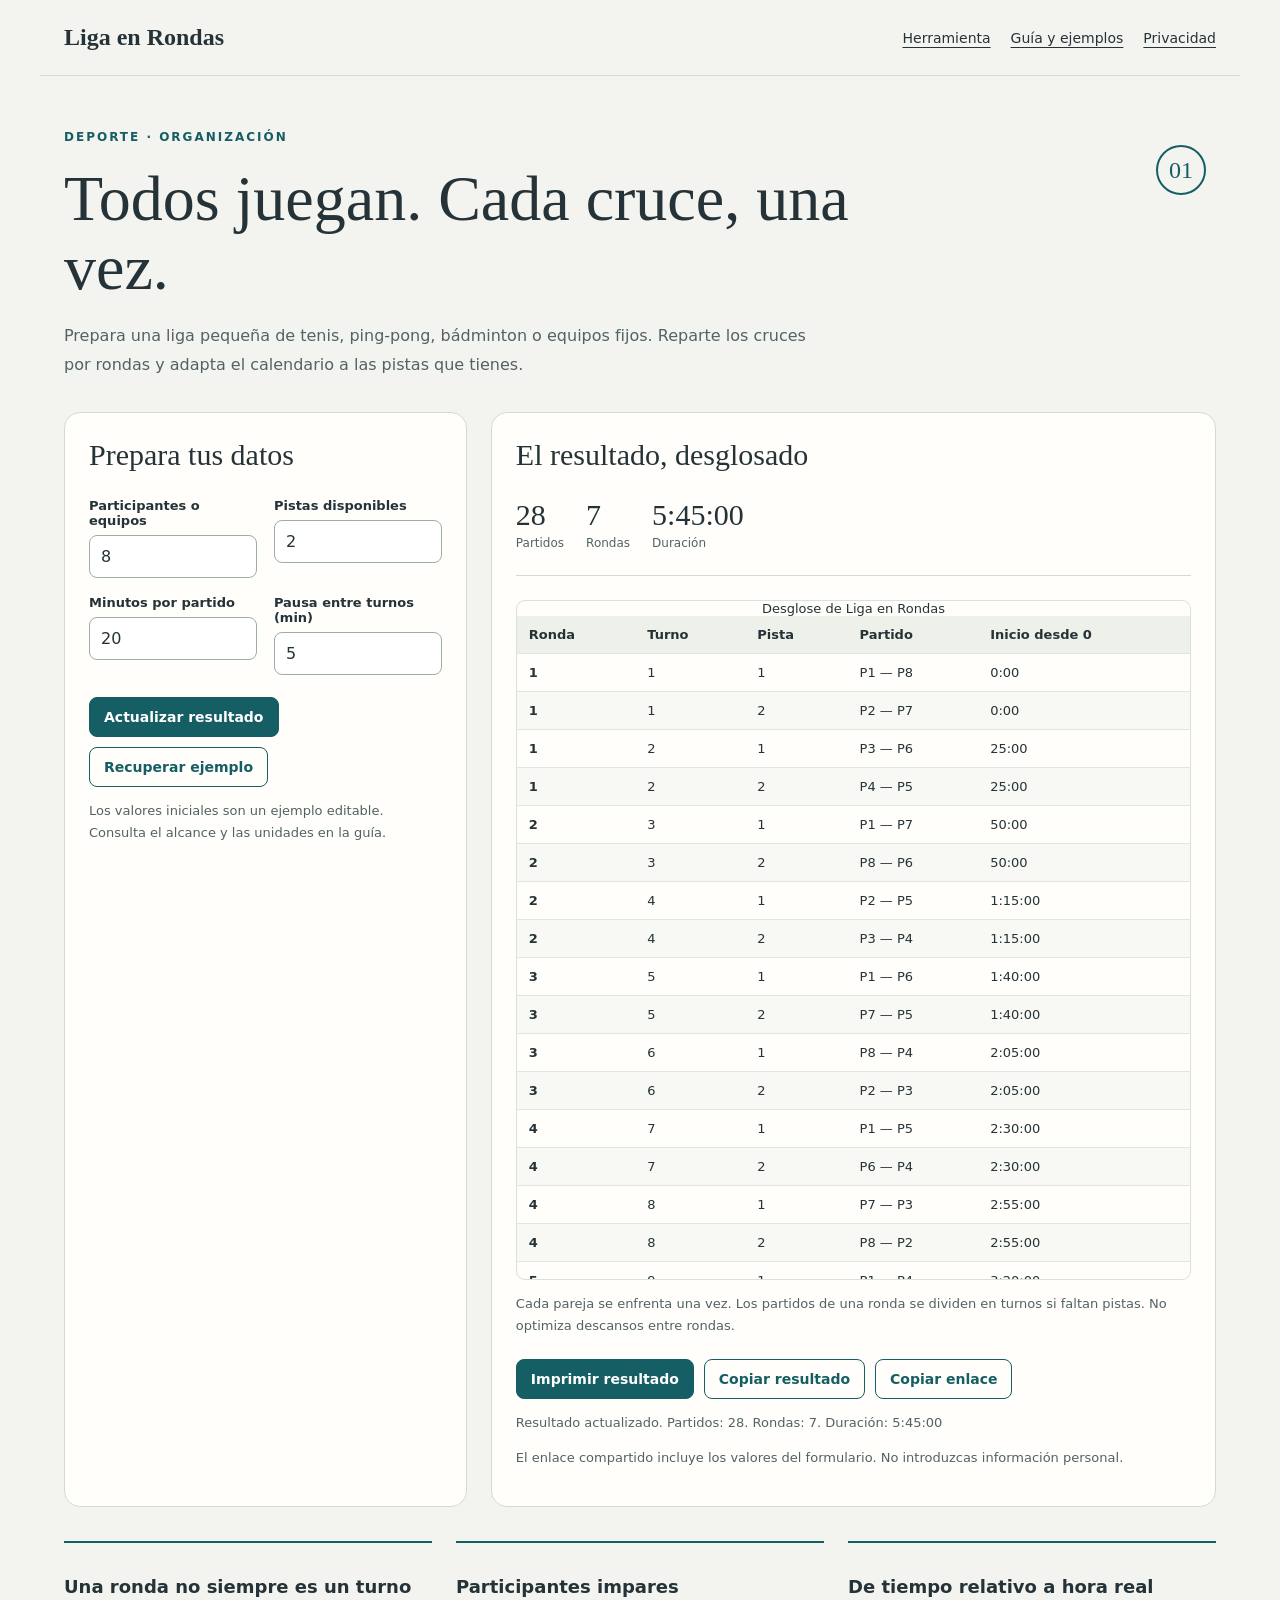
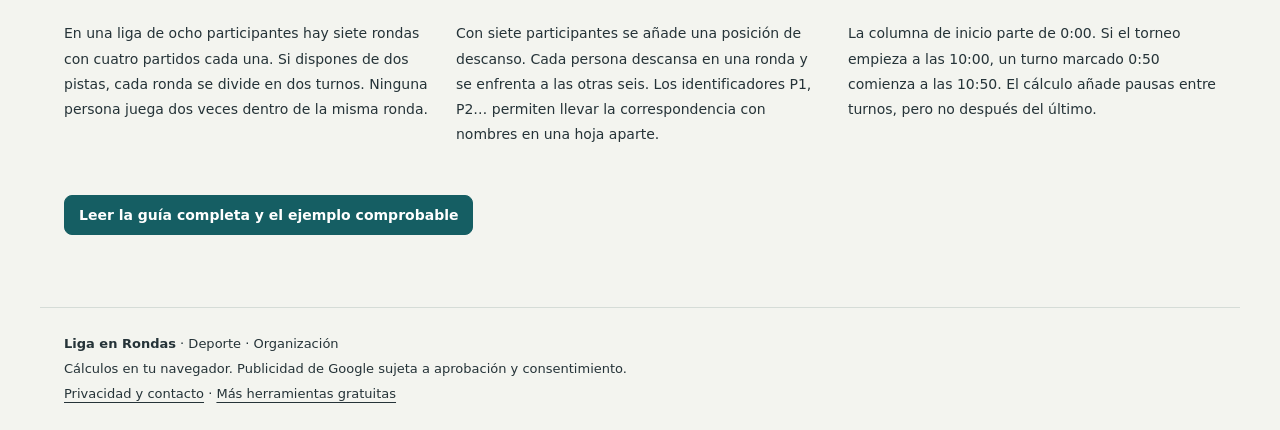
==== index.html @ bf125c92 "Publicar Liga en Rondas completa" ====
<!doctype html><html lang="es"><head><meta charset="utf-8"><meta name="viewport" content="width=device-width,initial-scale=1"><meta name="theme-color" content="#155e63"><title>Generador de liga todos contra todos con varias pistas | Liga en Rondas</title><meta name="description" content="Organiza partidos individuales o equipos fijos: cruces sin repetir, descansos por ronda y horarios relativos para varias pistas. Gratis y sin registro."><link rel="canonical" href="https://ilga25.github.io/liga-en-rondas/"><link rel="icon" href="favicon.svg" type="image/svg+xml"><link rel="stylesheet" href="style.css"><style>:root{--accent:#155e63}</style><script async src="https://pagead2.googlesyndication.com/pagead/js/adsbygoogle.js?client=ca-pub-2632653491273997" crossorigin="anonymous"></script><script src="privacy-options.js" defer></script><script src="math.js" defer></script><script src="app.js" defer></script><script id="tool-config" type="application/json">{"slug": "liga-en-rondas", "name": "Liga en Rondas", "kind": "league", "category": "Deporte · Organización", "color": "#155e63", "title": "Generador de liga todos contra todos con varias pistas", "description": "Organiza partidos individuales o equipos fijos: cruces sin repetir, descansos por ronda y horarios relativos para varias pistas. Gratis y sin registro.", "hero": "Todos juegan. Cada cruce, una vez.", "intro": "Prepara una liga pequeña de tenis, ping-pong, bádminton o equipos fijos. Reparte los cruces por rondas y adapta el calendario a las pistas que tienes.", "fields": [["players", "Participantes o equipos", 8, 2, 24, 1], ["courts", "Pistas disponibles", 2, 1, 12, 1], ["minutes", "Minutos por partido", 20, 1, 240, 1], ["break", "Pausa entre turnos (min)", 5, 0, 60, 1]], "guide": [["Una ronda no siempre es un turno", "En una liga de ocho participantes hay siete rondas con cuatro partidos cada una. Si dispones de dos pistas, cada ronda se divide en dos turnos. Ninguna persona juega dos veces dentro de la misma ronda."], ["Participantes impares", "Con siete participantes se añade una posición de descanso. Cada persona descansa en una ronda y se enfrenta a las otras seis. Los identificadores P1, P2… permiten llevar la correspondencia con nombres en una hoja aparte."], ["De tiempo relativo a hora real", "La columna de inicio parte de 0:00. Si el torneo empieza a las 10:00, un turno marcado 0:50 comienza a las 10:50. El cálculo añade pausas entre turnos, pero no después del último."], ["Alcance del calendario", "La herramienta genera todos contra todos a una vuelta, con duelos de dos participantes o dos equipos fijos. No rota parejas de dobles, asigna cabezas de serie ni garantiza descansos óptimos entre rondas. El orden es determinista, sin sorteo."], ["Ejemplo comprobable", "Ocho participantes generan 28 partidos. En dos pistas, con partidos de veinte minutos y pausas de cinco, hacen falta catorce turnos: 280 minutos de juego y 65 de pausas, un total de 5:45:00."]]}</script><script type="application/ld+json">{"@context": "https://schema.org", "@type": "WebApplication", "name": "Liga en Rondas", "url": "https://ilga25.github.io/liga-en-rondas/", "description": "Organiza partidos individuales o equipos fijos: cruces sin repetir, descansos por ronda y horarios relativos para varias pistas. Gratis y sin registro.", "inLanguage": "es", "operatingSystem": "Any", "applicationCategory": "UtilitiesApplication", "offers": {"@type": "Offer", "price": "0", "priceCurrency": "EUR"}}</script></head><body><a href="#main" class="skip">Saltar al contenido</a><header><a href="./">Liga en Rondas</a><nav aria-label="Principal"><a href="./">Herramienta</a><a href="guia.html">Guía y ejemplos</a><a href="privacidad.html">Privacidad</a></nav></header><main id="main"><section class="hero"><div class="badge" aria-hidden="true">01</div><p class="eyebrow">Deporte · Organización</p><h1>Todos juegan. Cada cruce, una vez.</h1><p class="intro">Prepara una liga pequeña de tenis, ping-pong, bádminton o equipos fijos. Reparte los cruces por rondas y adapta el calendario a las pistas que tienes.</p></section><div class="workspace"><section class="panel inputs"><h2>Prepara tus datos</h2><form id="form"><div class="fields"><label class="field">Participantes o equipos<input id="players" type="number" min="2" max="24" step="1" value="8" required></label><label class="field">Pistas disponibles<input id="courts" type="number" min="1" max="12" step="1" value="2" required></label><label class="field">Minutos por partido<input id="minutes" type="number" min="1" max="240" step="1" value="20" required></label><label class="field">Pausa entre turnos (min)<input id="break" type="number" min="0" max="60" step="1" value="5" required></label></div><div class="actions"><button type="submit">Actualizar resultado</button><button id="reset" class="secondary" type="button">Recuperar ejemplo</button></div></form><p class="small">Los valores iniciales son un ejemplo editable. Consulta el alcance y las unidades en la guía.</p></section><section class="panel output"><h2>El resultado, desglosado</h2><noscript>Activa JavaScript para utilizar la herramienta. La guía se puede consultar sin JavaScript.</noscript><p id="error" role="alert" hidden></p><div id="result"><div id="metrics" class="metrics"></div><div class="table-wrap"><table><caption>Desglose de Liga en Rondas</caption><thead><tr id="head-row"></tr></thead><tbody id="body-rows"></tbody></table></div><p id="note" class="small"></p></div><div class="actions"><button id="print" type="button">Imprimir resultado</button><button id="copy" type="button" class="secondary">Copiar resultado</button><button id="share" type="button" class="secondary">Copiar enlace</button></div><p id="feedback" role="status" class="small"></p><textarea id="copy-field" aria-label="Contenido para copiar" readonly hidden></textarea><p id="status" role="status" class="small"></p><p class="small share-note">El enlace compartido incluye los valores del formulario. No introduzcas información personal.</p></section></div><section class="cards"><article><h3>Una ronda no siempre es un turno</h3><p>En una liga de ocho participantes hay siete rondas con cuatro partidos cada una. Si dispones de dos pistas, cada ronda se divide en dos turnos. Ninguna persona juega dos veces dentro de la misma ronda.</p></article><article><h3>Participantes impares</h3><p>Con siete participantes se añade una posición de descanso. Cada persona descansa en una ronda y se enfrenta a las otras seis. Los identificadores P1, P2… permiten llevar la correspondencia con nombres en una hoja aparte.</p></article><article><h3>De tiempo relativo a hora real</h3><p>La columna de inicio parte de 0:00. Si el torneo empieza a las 10:00, un turno marcado 0:50 comienza a las 10:50. El cálculo añade pausas entre turnos, pero no después del último.</p></article></section><p class="guide-link"><a class="button" href="guia.html">Leer la guía completa y el ejemplo comprobable</a></p></main><footer><strong>Liga en Rondas</strong> · Deporte · Organización<br>Cálculos en tu navegador. Publicidad de Google sujeta a aprobación y consentimiento.<br><a href="privacidad.html">Privacidad y contacto</a> · <a href="https://ilga25.github.io/herramientas.html">Más herramientas gratuitas</a><div><button type="button" id="privacy-options" class="secondary" hidden>Opciones de privacidad</button></div></footer></body></html>
---- style.css ----
:root{font-family:system-ui,sans-serif;color:#253338;background:#f3f4ef;font-synthesis:none;--accent:#155e63}*{box-sizing:border-box}body{margin:0}a{color:inherit;text-underline-offset:4px}header,main,footer{max-width:1200px;margin:auto;padding:24px}header{display:flex;justify-content:space-between;align-items:center;gap:20px;border-bottom:1px solid #d5dcd7}header>a{font:700 24px Georgia,serif;text-decoration:none}nav{display:flex;flex-wrap:wrap;gap:20px;font-size:14px}.eyebrow{text-transform:uppercase;letter-spacing:2px;font-size:12px;color:var(--accent);font-weight:750;margin-top:30px}h1{font:clamp(40px,5vw,65px)/1.08 Georgia,serif;font-weight:400;max-width:900px;margin:20px 0}h2{font:30px/1.2 Georgia,serif}h3{font-size:18px}.intro{max-width:760px;line-height:1.8;color:#526265}.hero{position:relative;padding-right:70px}.badge{position:absolute;right:10px;top:15px;width:50px;height:50px;border:2px solid var(--accent);color:var(--accent);border-radius:50%;display:grid;place-items:center;font:24px Georgia,serif}.workspace{display:grid;grid-template-columns:minmax(300px,.75fr) minmax(430px,1.35fr);gap:24px;margin:32px 0}.panel{min-width:0;background:#fffefa;border:1px solid #d1dbd4;border-radius:16px;padding:24px}.panel h2{margin-top:0}.fields{display:grid;grid-template-columns:1fr 1fr;gap:17px}.field{font-size:13px;font-weight:650;display:block}.field input,.field select,.field textarea{display:block;width:100%;min-width:0;margin:7px 0 0;border:1px solid #9eaea5;border-radius:8px;background:white;font:16px system-ui;color:#253338;padding:11px}.field textarea{min-height:240px;resize:vertical;font:14px/1.6 ui-monospace,monospace}.text-field{grid-column:1/-1}input:focus,textarea:focus,button:focus-visible{outline:3px solid color-mix(in srgb,var(--accent) 35%,white);outline-offset:2px}.actions{display:flex;gap:10px;flex-wrap:wrap;margin-top:22px}button,.button{border:1px solid var(--accent);border-radius:8px;background:var(--accent);color:white;padding:11px 14px;font:600 14px system-ui;cursor:pointer;text-decoration:none;display:inline-block}button.secondary{background:transparent;color:var(--accent)}button:disabled{opacity:.45;cursor:default}.small{font-size:13px;line-height:1.7;color:#526265}.metrics{display:flex;flex-wrap:wrap;gap:22px;padding:0 0 24px;border-bottom:1px solid #d1dbd4;margin-bottom:24px}.metrics div{max-width:100%}.metrics strong{display:block;font:30px Georgia,serif;overflow-wrap:anywhere}.metrics span{font-size:12px;color:#526265}.table-wrap{overflow:auto;max-height:680px;border:1px solid #dae0da;border-radius:9px}table{border-collapse:collapse;width:100%;font-size:13px}th,td{border-bottom:1px solid #e0e6e0;padding:11px 12px;text-align:left;vertical-align:top}thead{background:#eef1e9;position:sticky;top:0}tbody th{font-weight:600}tbody tr:nth-child(even){background:#f8f9f4}td{white-space:pre-wrap;overflow-wrap:anywhere;max-width:500px}#error{background:#fbece3;color:#833e20;border-left:4px solid #af5b32;padding:18px;line-height:1.6}#copy-field{width:100%;min-height:100px;font:13px monospace}.reading{max-width:790px;line-height:1.85}.reading h2{margin-top:34px}.cards{display:grid;grid-template-columns:repeat(3,1fr);gap:24px;margin:34px 0}.cards article{border-top:2px solid var(--accent);padding-top:10px;font-size:14px;line-height:1.8}footer{border-top:1px solid #d5dcd7;margin-top:32px;font-size:13px;line-height:1.9}.skip{position:absolute;top:-100px}.skip:focus{top:10px;background:white;padding:14px;z-index:10}[hidden]{display:none!important}.prompt-tool .workspace{grid-template-columns:1fr}.prompt-tool .fields{grid-template-columns:1fr 1fr}.prompt-tool .text-field{grid-column:auto}.prompt-tool .table-wrap td:last-child{min-width:280px;max-width:750px;font-family:ui-monospace,monospace}.prompt-tool .table-wrap{max-height:800px}@media(max-width:850px){.workspace{grid-template-columns:1fr}.cards{grid-template-columns:1fr}.prompt-tool .fields{grid-template-columns:1fr}.hero{padding-right:0}.badge{display:none}header{align-items:flex-start;flex-direction:column}h1{font-size:43px}}@media(max-width:420px){header,main,footer{padding:18px}.panel{padding:17px}.fields{grid-template-columns:1fr}nav{gap:14px}}@media print{body{background:white}header,footer,.hero,.inputs,.actions,.small.share-note,.cards,#feedback,#copy-field,.guide-link{display:none}.workspace{display:block}.panel{border:0;padding:0}.table-wrap{max-height:none;overflow:visible;border:0}thead{position:static}tr{break-inside:avoid}table{font-size:10px}main{padding:0}.metrics strong{font-size:24px}}
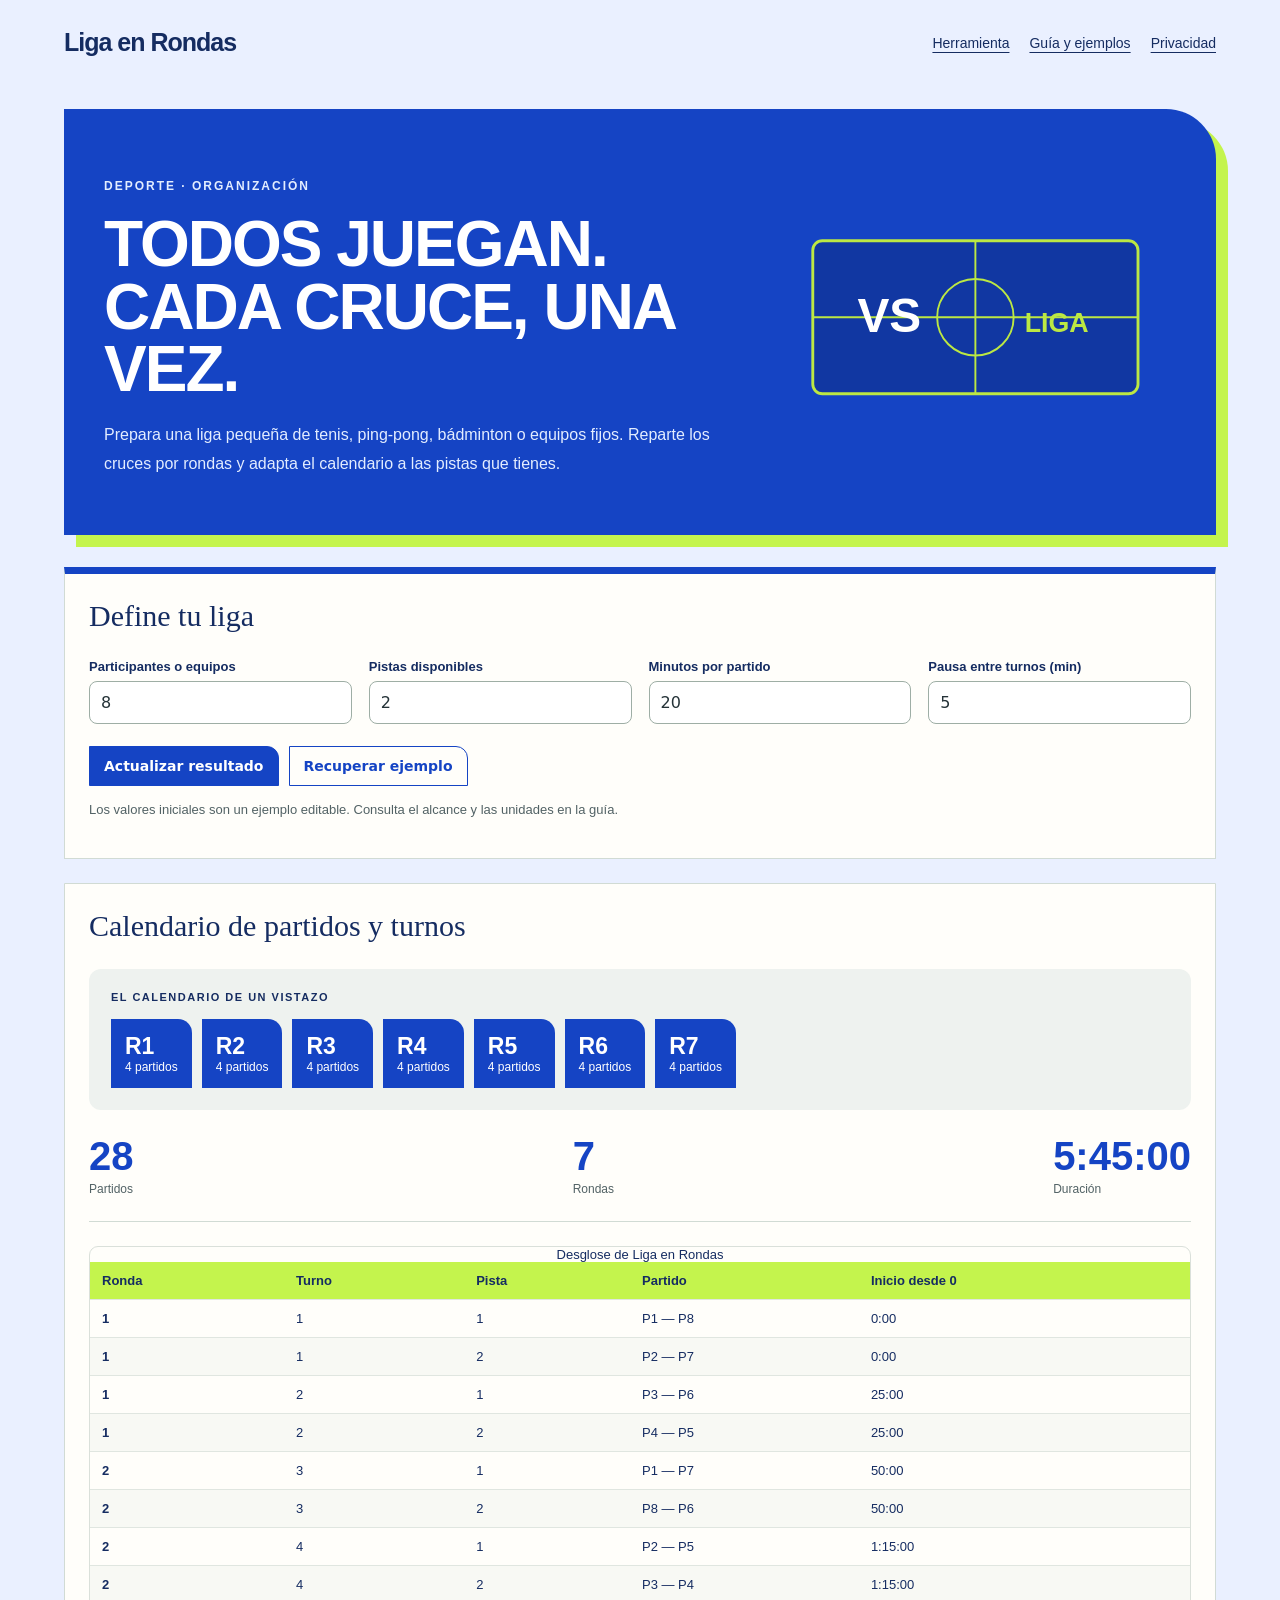
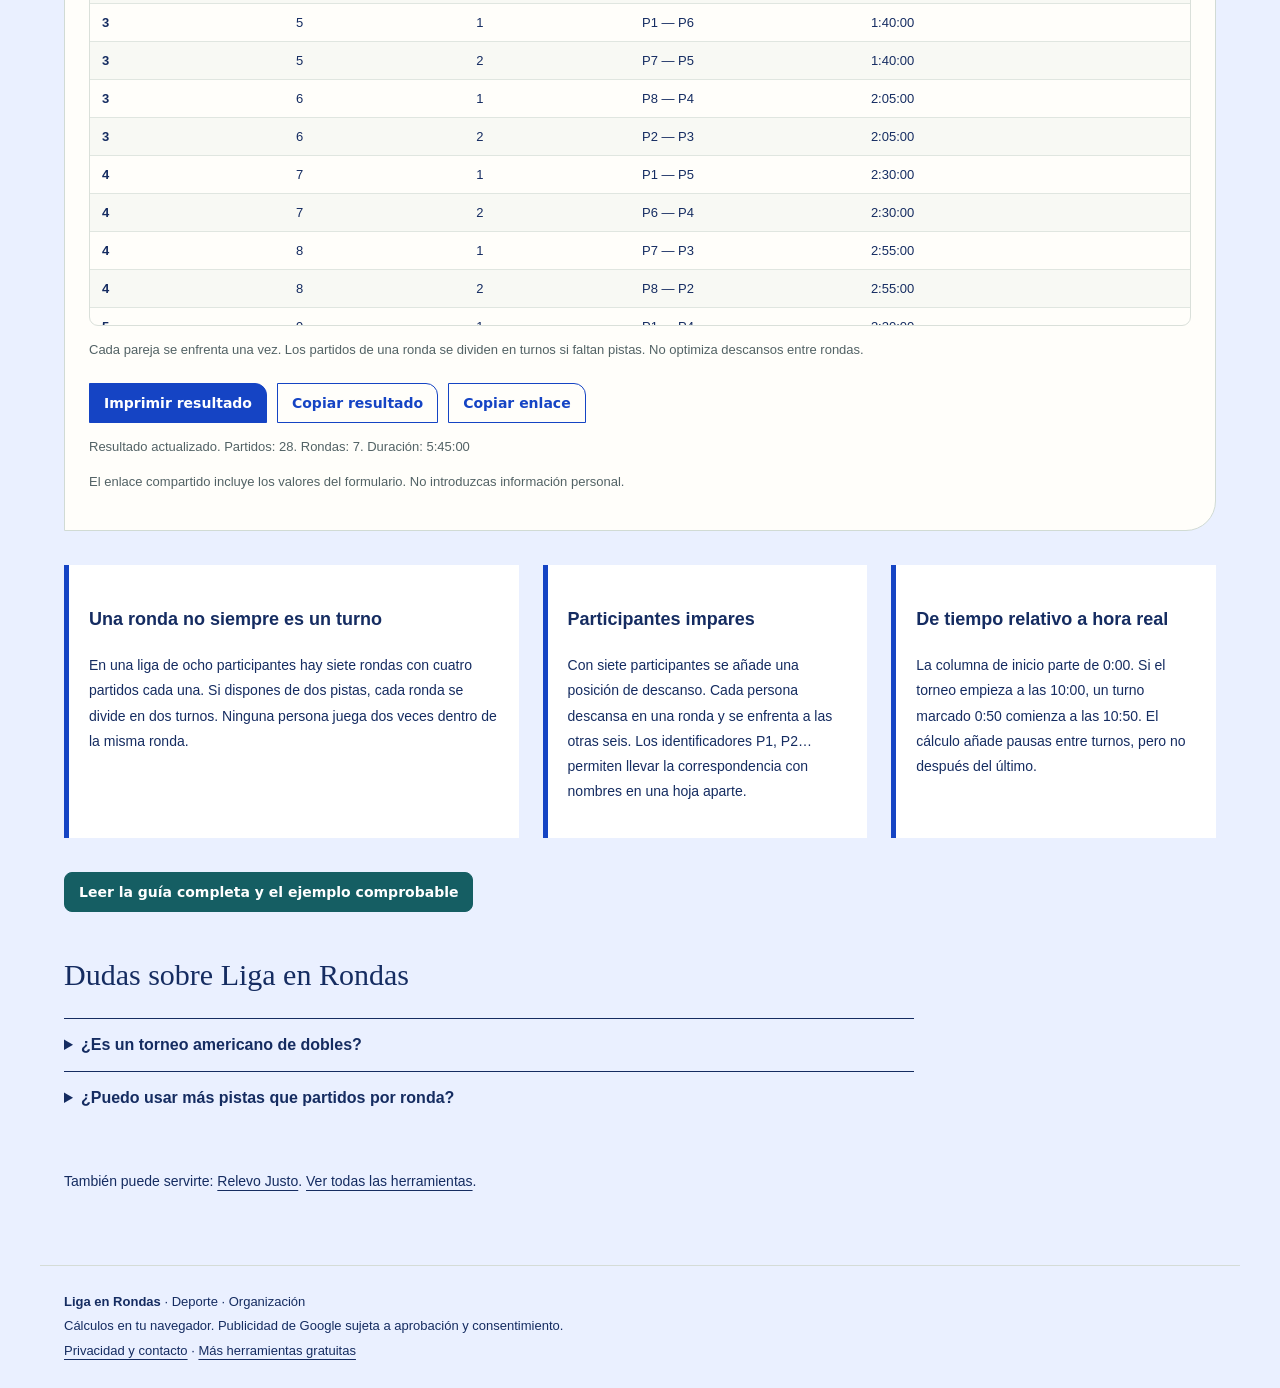
==== commit 4479cdfc: "Identidad visual y SEO de Liga en Rondas" ====
--- a/index.html
+++ b/index.html
@@ -1 +1 @@
-<!doctype html><html lang="es"><head><meta charset="utf-8"><meta name="viewport" content="width=device-width,initial-scale=1"><meta name="theme-color" content="#155e63"><title>Generador de liga todos contra todos con varias pistas | Liga en Rondas</title><meta name="description" content="Organiza partidos individuales o equipos fijos: cruces sin repetir, descansos por ronda y horarios relativos para varias pistas. Gratis y sin registro."><link rel="canonical" href="https://ilga25.github.io/liga-en-rondas/"><link rel="icon" href="favicon.svg" type="image/svg+xml"><link rel="stylesheet" href="style.css"><style>:root{--accent:#155e63}</style><script async src="https://pagead2.googlesyndication.com/pagead/js/adsbygoogle.js?client=ca-pub-2632653491273997" crossorigin="anonymous"></script><script src="privacy-options.js" defer></script><script src="math.js" defer></script><script src="app.js" defer></script><script id="tool-config" type="application/json">{"slug": "liga-en-rondas", "name": "Liga en Rondas", "kind": "league", "category": "Deporte · Organización", "color": "#155e63", "title": "Generador de liga todos contra todos con varias pistas", "description": "Organiza partidos individuales o equipos fijos: cruces sin repetir, descansos por ronda y horarios relativos para varias pistas. Gratis y sin registro.", "hero": "Todos juegan. Cada cruce, una vez.", "intro": "Prepara una liga pequeña de tenis, ping-pong, bádminton o equipos fijos. Reparte los cruces por rondas y adapta el calendario a las pistas que tienes.", "fields": [["players", "Participantes o equipos", 8, 2, 24, 1], ["courts", "Pistas disponibles", 2, 1, 12, 1], ["minutes", "Minutos por partido", 20, 1, 240, 1], ["break", "Pausa entre turnos (min)", 5, 0, 60, 1]], "guide": [["Una ronda no siempre es un turno", "En una liga de ocho participantes hay siete rondas con cuatro partidos cada una. Si dispones de dos pistas, cada ronda se divide en dos turnos. Ninguna persona juega dos veces dentro de la misma ronda."], ["Participantes impares", "Con siete participantes se añade una posición de descanso. Cada persona descansa en una ronda y se enfrenta a las otras seis. Los identificadores P1, P2… permiten llevar la correspondencia con nombres en una hoja aparte."], ["De tiempo relativo a hora real", "La columna de inicio parte de 0:00. Si el torneo empieza a las 10:00, un turno marcado 0:50 comienza a las 10:50. El cálculo añade pausas entre turnos, pero no después del último."], ["Alcance del calendario", "La herramienta genera todos contra todos a una vuelta, con duelos de dos participantes o dos equipos fijos. No rota parejas de dobles, asigna cabezas de serie ni garantiza descansos óptimos entre rondas. El orden es determinista, sin sorteo."], ["Ejemplo comprobable", "Ocho participantes generan 28 partidos. En dos pistas, con partidos de veinte minutos y pausas de cinco, hacen falta catorce turnos: 280 minutos de juego y 65 de pausas, un total de 5:45:00."]]}</script><script type="application/ld+json">{"@context": "https://schema.org", "@type": "WebApplication", "name": "Liga en Rondas", "url": "https://ilga25.github.io/liga-en-rondas/", "description": "Organiza partidos individuales o equipos fijos: cruces sin repetir, descansos por ronda y horarios relativos para varias pistas. Gratis y sin registro.", "inLanguage": "es", "operatingSystem": "Any", "applicationCategory": "UtilitiesApplication", "offers": {"@type": "Offer", "price": "0", "priceCurrency": "EUR"}}</script></head><body><a href="#main" class="skip">Saltar al contenido</a><header><a href="./">Liga en Rondas</a><nav aria-label="Principal"><a href="./">Herramienta</a><a href="guia.html">Guía y ejemplos</a><a href="privacidad.html">Privacidad</a></nav></header><main id="main"><section class="hero"><div class="badge" aria-hidden="true">01</div><p class="eyebrow">Deporte · Organización</p><h1>Todos juegan. Cada cruce, una vez.</h1><p class="intro">Prepara una liga pequeña de tenis, ping-pong, bádminton o equipos fijos. Reparte los cruces por rondas y adapta el calendario a las pistas que tienes.</p></section><div class="workspace"><section class="panel inputs"><h2>Prepara tus datos</h2><form id="form"><div class="fields"><label class="field">Participantes o equipos<input id="players" type="number" min="2" max="24" step="1" value="8" required></label><label class="field">Pistas disponibles<input id="courts" type="number" min="1" max="12" step="1" value="2" required></label><label class="field">Minutos por partido<input id="minutes" type="number" min="1" max="240" step="1" value="20" required></label><label class="field">Pausa entre turnos (min)<input id="break" type="number" min="0" max="60" step="1" value="5" required></label></div><div class="actions"><button type="submit">Actualizar resultado</button><button id="reset" class="secondary" type="button">Recuperar ejemplo</button></div></form><p class="small">Los valores iniciales son un ejemplo editable. Consulta el alcance y las unidades en la guía.</p></section><section class="panel output"><h2>El resultado, desglosado</h2><noscript>Activa JavaScript para utilizar la herramienta. La guía se puede consultar sin JavaScript.</noscript><p id="error" role="alert" hidden></p><div id="result"><div id="metrics" class="metrics"></div><div class="table-wrap"><table><caption>Desglose de Liga en Rondas</caption><thead><tr id="head-row"></tr></thead><tbody id="body-rows"></tbody></table></div><p id="note" class="small"></p></div><div class="actions"><button id="print" type="button">Imprimir resultado</button><button id="copy" type="button" class="secondary">Copiar resultado</button><button id="share" type="button" class="secondary">Copiar enlace</button></div><p id="feedback" role="status" class="small"></p><textarea id="copy-field" aria-label="Contenido para copiar" readonly hidden></textarea><p id="status" role="status" class="small"></p><p class="small share-note">El enlace compartido incluye los valores del formulario. No introduzcas información personal.</p></section></div><section class="cards"><article><h3>Una ronda no siempre es un turno</h3><p>En una liga de ocho participantes hay siete rondas con cuatro partidos cada una. Si dispones de dos pistas, cada ronda se divide en dos turnos. Ninguna persona juega dos veces dentro de la misma ronda.</p></article><article><h3>Participantes impares</h3><p>Con siete participantes se añade una posición de descanso. Cada persona descansa en una ronda y se enfrenta a las otras seis. Los identificadores P1, P2… permiten llevar la correspondencia con nombres en una hoja aparte.</p></article><article><h3>De tiempo relativo a hora real</h3><p>La columna de inicio parte de 0:00. Si el torneo empieza a las 10:00, un turno marcado 0:50 comienza a las 10:50. El cálculo añade pausas entre turnos, pero no después del último.</p></article></section><p class="guide-link"><a class="button" href="guia.html">Leer la guía completa y el ejemplo comprobable</a></p></main><footer><strong>Liga en Rondas</strong> · Deporte · Organización<br>Cálculos en tu navegador. Publicidad de Google sujeta a aprobación y consentimiento.<br><a href="privacidad.html">Privacidad y contacto</a> · <a href="https://ilga25.github.io/herramientas.html">Más herramientas gratuitas</a><div><button type="button" id="privacy-options" class="secondary" hidden>Opciones de privacidad</button></div></footer></body></html>+<!doctype html><html lang="es"><head><meta charset="utf-8"><meta name="viewport" content="width=device-width,initial-scale=1"><meta name="theme-color" content="#155e63"><title>Generador de liga todos contra todos con varias pistas | Liga en Rondas</title><meta name="description" content="Organiza partidos individuales o equipos fijos: cruces sin repetir, descansos por ronda y horarios relativos para varias pistas. Gratis y sin registro."><link rel="canonical" href="https://ilga25.github.io/liga-en-rondas/"><link rel="icon" href="favicon.svg" type="image/svg+xml"><link rel="stylesheet" href="style.css"><style>:root{--accent:#155e63}</style><script async src="https://pagead2.googlesyndication.com/pagead/js/adsbygoogle.js?client=ca-pub-2632653491273997" crossorigin="anonymous"></script><script src="privacy-options.js" defer></script><script src="math.js" defer></script><script src="app.js" defer></script><script id="tool-config" type="application/json">{"slug": "liga-en-rondas", "name": "Liga en Rondas", "kind": "league", "category": "Deporte · Organización", "color": "#155e63", "title": "Generador de liga todos contra todos con varias pistas", "description": "Organiza partidos individuales o equipos fijos: cruces sin repetir, descansos por ronda y horarios relativos para varias pistas. Gratis y sin registro.", "hero": "Todos juegan. Cada cruce, una vez.", "intro": "Prepara una liga pequeña de tenis, ping-pong, bádminton o equipos fijos. Reparte los cruces por rondas y adapta el calendario a las pistas que tienes.", "fields": [["players", "Participantes o equipos", 8, 2, 24, 1], ["courts", "Pistas disponibles", 2, 1, 12, 1], ["minutes", "Minutos por partido", 20, 1, 240, 1], ["break", "Pausa entre turnos (min)", 5, 0, 60, 1]], "guide": [["Una ronda no siempre es un turno", "En una liga de ocho participantes hay siete rondas con cuatro partidos cada una. Si dispones de dos pistas, cada ronda se divide en dos turnos. Ninguna persona juega dos veces dentro de la misma ronda."], ["Participantes impares", "Con siete participantes se añade una posición de descanso. Cada persona descansa en una ronda y se enfrenta a las otras seis. Los identificadores P1, P2… permiten llevar la correspondencia con nombres en una hoja aparte."], ["De tiempo relativo a hora real", "La columna de inicio parte de 0:00. Si el torneo empieza a las 10:00, un turno marcado 0:50 comienza a las 10:50. El cálculo añade pausas entre turnos, pero no después del último."], ["Alcance del calendario", "La herramienta genera todos contra todos a una vuelta, con duelos de dos participantes o dos equipos fijos. No rota parejas de dobles, asigna cabezas de serie ni garantiza descansos óptimos entre rondas. El orden es determinista, sin sorteo."], ["Ejemplo comprobable", "Ocho participantes generan 28 partidos. En dos pistas, con partidos de veinte minutos y pausas de cinco, hacen falta catorce turnos: 280 minutos de juego y 65 de pausas, un total de 5:45:00."]]}</script><script type="application/ld+json">{"@context": "https://schema.org", "@type": "WebApplication", "name": "Liga en Rondas", "url": "https://ilga25.github.io/liga-en-rondas/", "description": "Organiza partidos individuales o equipos fijos: cruces sin repetir, descansos por ronda y horarios relativos para varias pistas. Gratis y sin registro.", "inLanguage": "es", "operatingSystem": "Any", "applicationCategory": "UtilitiesApplication", "offers": {"@type": "Offer", "price": "0", "priceCurrency": "EUR"}}</script><meta property="og:type" content="website"><meta property="og:locale" content="es_ES"><meta property="og:url" content="https://ilga25.github.io/liga-en-rondas/"><meta property="og:title" content="Generador de liga todos contra todos con varias pistas | Liga en Rondas"><meta name="twitter:card" content="summary"><meta property="og:description" content="Organiza partidos individuales o equipos fijos: cruces sin repetir, descansos por ronda y horarios relativos para varias pistas. Gratis y sin registro."></head><body class="theme-league"><a href="#main" class="skip">Saltar al contenido</a><header><a href="./">Liga en Rondas</a><nav aria-label="Principal"><a href="./">Herramienta</a><a href="guia.html">Guía y ejemplos</a><a href="privacidad.html">Privacidad</a></nav></header><main id="main"><section class="hero"><div class="hero-copy"><p class="eyebrow">Deporte · Organización</p><h1>Todos juegan. Cada cruce, una vez.</h1><p class="intro">Prepara una liga pequeña de tenis, ping-pong, bádminton o equipos fijos. Reparte los cruces por rondas y adapta el calendario a las pistas que tienes.</p></div><div class="brand-art" aria-hidden="true"><svg viewBox="0 0 400 230"><rect x="30" y="30" width="340" height="160" rx="10" fill="#1137a2" stroke="#bce843" stroke-width="3"/><path d="M200 30v160M30 110h340" stroke="#bce843" stroke-width="2"/><circle cx="200" cy="110" r="40" fill="none" stroke="#bce843" stroke-width="2"/><text x="110" y="125" text-anchor="middle" fill="white" font-size="50" font-weight="900">VS</text><text x="285" y="125" text-anchor="middle" fill="#bce843" font-size="28" font-weight="900">LIGA</text></svg></div></section><div class="workspace"><section class="panel inputs"><h2>Define tu liga</h2><form id="form"><div class="fields"><label class="field">Participantes o equipos<input id="players" type="number" min="2" max="24" step="1" value="8" required></label><label class="field">Pistas disponibles<input id="courts" type="number" min="1" max="12" step="1" value="2" required></label><label class="field">Minutos por partido<input id="minutes" type="number" min="1" max="240" step="1" value="20" required></label><label class="field">Pausa entre turnos (min)<input id="break" type="number" min="0" max="60" step="1" value="5" required></label></div><div class="actions"><button type="submit">Actualizar resultado</button><button id="reset" class="secondary" type="button">Recuperar ejemplo</button></div></form><p class="small">Los valores iniciales son un ejemplo editable. Consulta el alcance y las unidades en la guía.</p></section><section class="panel output"><h2>Calendario de partidos y turnos</h2><noscript>Activa JavaScript para utilizar la herramienta. La guía se puede consultar sin JavaScript.</noscript><p id="error" role="alert" hidden></p><div id="result"><div id="feature-viz"></div><div id="metrics" class="metrics"></div><div class="table-wrap"><table><caption>Desglose de Liga en Rondas</caption><thead><tr id="head-row"></tr></thead><tbody id="body-rows"></tbody></table></div><p id="note" class="small"></p></div><div class="actions"><button id="print" type="button">Imprimir resultado</button><button id="copy" type="button" class="secondary">Copiar resultado</button><button id="share" type="button" class="secondary">Copiar enlace</button></div><p id="feedback" role="status" class="small"></p><textarea id="copy-field" aria-label="Contenido para copiar" readonly hidden></textarea><p id="status" role="status" class="small"></p><p class="small share-note">El enlace compartido incluye los valores del formulario. No introduzcas información personal.</p></section></div><section class="cards"><article><h3>Una ronda no siempre es un turno</h3><p>En una liga de ocho participantes hay siete rondas con cuatro partidos cada una. Si dispones de dos pistas, cada ronda se divide en dos turnos. Ninguna persona juega dos veces dentro de la misma ronda.</p></article><article><h3>Participantes impares</h3><p>Con siete participantes se añade una posición de descanso. Cada persona descansa en una ronda y se enfrenta a las otras seis. Los identificadores P1, P2… permiten llevar la correspondencia con nombres en una hoja aparte.</p></article><article><h3>De tiempo relativo a hora real</h3><p>La columna de inicio parte de 0:00. Si el torneo empieza a las 10:00, un turno marcado 0:50 comienza a las 10:50. El cálculo añade pausas entre turnos, pero no después del último.</p></article></section><p class="guide-link"><a class="button" href="guia.html">Leer la guía completa y el ejemplo comprobable</a></p><!-- EXTRA IDENTIDAD --><section class="faq-custom"><h2>Dudas sobre Liga en Rondas</h2><details><summary>¿Es un torneo americano de dobles?</summary><p>No. Cada participante representa una persona o un equipo fijo. No se cambian parejas durante las rondas.</p></details><details><summary>¿Puedo usar más pistas que partidos por ronda?</summary><p>Sí. Las pistas sobrantes quedan libres; no se inventan partidos para llenarlas.</p></details></section><p class="related-tool">También puede servirte: <a href="https://ilga25.github.io/relevo-justo/">Relevo Justo</a>. <a href="https://ilga25.github.io/herramientas.html">Ver todas las herramientas</a>.</p><!-- FIN EXTRA IDENTIDAD --></main><footer><strong>Liga en Rondas</strong> · Deporte · Organización<br>Cálculos en tu navegador. Publicidad de Google sujeta a aprobación y consentimiento.<br><a href="privacidad.html">Privacidad y contacto</a> · <a href="https://ilga25.github.io/herramientas.html">Más herramientas gratuitas</a><div><button type="button" id="privacy-options" class="secondary" hidden>Opciones de privacidad</button></div></footer></body></html>
--- a/style.css
+++ b/style.css
@@ -1 +1,10 @@
-:root{font-family:system-ui,sans-serif;color:#253338;background:#f3f4ef;font-synthesis:none;--accent:#155e63}*{box-sizing:border-box}body{margin:0}a{color:inherit;text-underline-offset:4px}header,main,footer{max-width:1200px;margin:auto;padding:24px}header{display:flex;justify-content:space-between;align-items:center;gap:20px;border-bottom:1px solid #d5dcd7}header>a{font:700 24px Georgia,serif;text-decoration:none}nav{display:flex;flex-wrap:wrap;gap:20px;font-size:14px}.eyebrow{text-transform:uppercase;letter-spacing:2px;font-size:12px;color:var(--accent);font-weight:750;margin-top:30px}h1{font:clamp(40px,5vw,65px)/1.08 Georgia,serif;font-weight:400;max-width:900px;margin:20px 0}h2{font:30px/1.2 Georgia,serif}h3{font-size:18px}.intro{max-width:760px;line-height:1.8;color:#526265}.hero{position:relative;padding-right:70px}.badge{position:absolute;right:10px;top:15px;width:50px;height:50px;border:2px solid var(--accent);color:var(--accent);border-radius:50%;display:grid;place-items:center;font:24px Georgia,serif}.workspace{display:grid;grid-template-columns:minmax(300px,.75fr) minmax(430px,1.35fr);gap:24px;margin:32px 0}.panel{min-width:0;background:#fffefa;border:1px solid #d1dbd4;border-radius:16px;padding:24px}.panel h2{margin-top:0}.fields{display:grid;grid-template-columns:1fr 1fr;gap:17px}.field{font-size:13px;font-weight:650;display:block}.field input,.field select,.field textarea{display:block;width:100%;min-width:0;margin:7px 0 0;border:1px solid #9eaea5;border-radius:8px;background:white;font:16px system-ui;color:#253338;padding:11px}.field textarea{min-height:240px;resize:vertical;font:14px/1.6 ui-monospace,monospace}.text-field{grid-column:1/-1}input:focus,textarea:focus,button:focus-visible{outline:3px solid color-mix(in srgb,var(--accent) 35%,white);outline-offset:2px}.actions{display:flex;gap:10px;flex-wrap:wrap;margin-top:22px}button,.button{border:1px solid var(--accent);border-radius:8px;background:var(--accent);color:white;padding:11px 14px;font:600 14px system-ui;cursor:pointer;text-decoration:none;display:inline-block}button.secondary{background:transparent;color:var(--accent)}button:disabled{opacity:.45;cursor:default}.small{font-size:13px;line-height:1.7;color:#526265}.metrics{display:flex;flex-wrap:wrap;gap:22px;padding:0 0 24px;border-bottom:1px solid #d1dbd4;margin-bottom:24px}.metrics div{max-width:100%}.metrics strong{display:block;font:30px Georgia,serif;overflow-wrap:anywhere}.metrics span{font-size:12px;color:#526265}.table-wrap{overflow:auto;max-height:680px;border:1px solid #dae0da;border-radius:9px}table{border-collapse:collapse;width:100%;font-size:13px}th,td{border-bottom:1px solid #e0e6e0;padding:11px 12px;text-align:left;vertical-align:top}thead{background:#eef1e9;position:sticky;top:0}tbody th{font-weight:600}tbody tr:nth-child(even){background:#f8f9f4}td{white-space:pre-wrap;overflow-wrap:anywhere;max-width:500px}#error{background:#fbece3;color:#833e20;border-left:4px solid #af5b32;padding:18px;line-height:1.6}#copy-field{width:100%;min-height:100px;font:13px monospace}.reading{max-width:790px;line-height:1.85}.reading h2{margin-top:34px}.cards{display:grid;grid-template-columns:repeat(3,1fr);gap:24px;margin:34px 0}.cards article{border-top:2px solid var(--accent);padding-top:10px;font-size:14px;line-height:1.8}footer{border-top:1px solid #d5dcd7;margin-top:32px;font-size:13px;line-height:1.9}.skip{position:absolute;top:-100px}.skip:focus{top:10px;background:white;padding:14px;z-index:10}[hidden]{display:none!important}.prompt-tool .workspace{grid-template-columns:1fr}.prompt-tool .fields{grid-template-columns:1fr 1fr}.prompt-tool .text-field{grid-column:auto}.prompt-tool .table-wrap td:last-child{min-width:280px;max-width:750px;font-family:ui-monospace,monospace}.prompt-tool .table-wrap{max-height:800px}@media(max-width:850px){.workspace{grid-template-columns:1fr}.cards{grid-template-columns:1fr}.prompt-tool .fields{grid-template-columns:1fr}.hero{padding-right:0}.badge{display:none}header{align-items:flex-start;flex-direction:column}h1{font-size:43px}}@media(max-width:420px){header,main,footer{padding:18px}.panel{padding:17px}.fields{grid-template-columns:1fr}nav{gap:14px}}@media print{body{background:white}header,footer,.hero,.inputs,.actions,.small.share-note,.cards,#feedback,#copy-field,.guide-link{display:none}.workspace{display:block}.panel{border:0;padding:0}.table-wrap{max-height:none;overflow:visible;border:0}thead{position:static}tr{break-inside:avoid}table{font-size:10px}main{padding:0}.metrics strong{font-size:24px}}
+:root{font-family:system-ui,sans-serif;color:#253338;background:#f3f4ef;font-synthesis:none;--accent:#155e63}*{box-sizing:border-box}body{margin:0}a{color:inherit;text-underline-offset:4px}header,main,footer{max-width:1200px;margin:auto;padding:24px}header{display:flex;justify-content:space-between;align-items:center;gap:20px;border-bottom:1px solid #d5dcd7}header>a{font:700 24px Georgia,serif;text-decoration:none}nav{display:flex;flex-wrap:wrap;gap:20px;font-size:14px}.eyebrow{text-transform:uppercase;letter-spacing:2px;font-size:12px;color:var(--accent);font-weight:750;margin-top:30px}h1{font:clamp(40px,5vw,65px)/1.08 Georgia,serif;font-weight:400;max-width:900px;margin:20px 0}h2{font:30px/1.2 Georgia,serif}h3{font-size:18px}.intro{max-width:760px;line-height:1.8;color:#526265}.hero{position:relative;padding-right:70px}.badge{position:absolute;right:10px;top:15px;width:50px;height:50px;border:2px solid var(--accent);color:var(--accent);border-radius:50%;display:grid;place-items:center;font:24px Georgia,serif}.workspace{display:grid;grid-template-columns:minmax(300px,.75fr) minmax(430px,1.35fr);gap:24px;margin:32px 0}.panel{min-width:0;background:#fffefa;border:1px solid #d1dbd4;border-radius:16px;padding:24px}.panel h2{margin-top:0}.fields{display:grid;grid-template-columns:1fr 1fr;gap:17px}.field{font-size:13px;font-weight:650;display:block}.field input,.field select,.field textarea{display:block;width:100%;min-width:0;margin:7px 0 0;border:1px solid #9eaea5;border-radius:8px;background:white;font:16px system-ui;color:#253338;padding:11px}.field textarea{min-height:240px;resize:vertical;font:14px/1.6 ui-monospace,monospace}.text-field{grid-column:1/-1}input:focus,textarea:focus,button:focus-visible{outline:3px solid color-mix(in srgb,var(--accent) 35%,white);outline-offset:2px}.actions{display:flex;gap:10px;flex-wrap:wrap;margin-top:22px}button,.button{border:1px solid var(--accent);border-radius:8px;background:var(--accent);color:white;padding:11px 14px;font:600 14px system-ui;cursor:pointer;text-decoration:none;display:inline-block}button.secondary{background:transparent;color:var(--accent)}button:disabled{opacity:.45;cursor:default}.small{font-size:13px;line-height:1.7;color:#526265}.metrics{display:flex;flex-wrap:wrap;gap:22px;padding:0 0 24px;border-bottom:1px solid #d1dbd4;margin-bottom:24px}.metrics div{max-width:100%}.metrics strong{display:block;font:30px Georgia,serif;overflow-wrap:anywhere}.metrics span{font-size:12px;color:#526265}.table-wrap{overflow:auto;max-height:680px;border:1px solid #dae0da;border-radius:9px}table{border-collapse:collapse;width:100%;font-size:13px}th,td{border-bottom:1px solid #e0e6e0;padding:11px 12px;text-align:left;vertical-align:top}thead{background:#eef1e9;position:sticky;top:0}tbody th{font-weight:600}tbody tr:nth-child(even){background:#f8f9f4}td{white-space:pre-wrap;overflow-wrap:anywhere;max-width:500px}#error{background:#fbece3;color:#833e20;border-left:4px solid #af5b32;padding:18px;line-height:1.6}#copy-field{width:100%;min-height:100px;font:13px monospace}.reading{max-width:790px;line-height:1.85}.reading h2{margin-top:34px}.cards{display:grid;grid-template-columns:repeat(3,1fr);gap:24px;margin:34px 0}.cards article{border-top:2px solid var(--accent);padding-top:10px;font-size:14px;line-height:1.8}footer{border-top:1px solid #d5dcd7;margin-top:32px;font-size:13px;line-height:1.9}.skip{position:absolute;top:-100px}.skip:focus{top:10px;background:white;padding:14px;z-index:10}[hidden]{display:none!important}.prompt-tool .workspace{grid-template-columns:1fr}.prompt-tool .fields{grid-template-columns:1fr 1fr}.prompt-tool .text-field{grid-column:auto}.prompt-tool .table-wrap td:last-child{min-width:280px;max-width:750px;font-family:ui-monospace,monospace}.prompt-tool .table-wrap{max-height:800px}@media(max-width:850px){.workspace{grid-template-columns:1fr}.cards{grid-template-columns:1fr}.prompt-tool .fields{grid-template-columns:1fr}.hero{padding-right:0}.badge{display:none}header{align-items:flex-start;flex-direction:column}h1{font-size:43px}}@media(max-width:420px){header,main,footer{padding:18px}.panel{padding:17px}.fields{grid-template-columns:1fr}nav{gap:14px}}@media print{body{background:white}header,footer,.hero,.inputs,.actions,.small.share-note,.cards,#feedback,#copy-field,.guide-link{display:none}.workspace{display:block}.panel{border:0;padding:0}.table-wrap{max-height:none;overflow:visible;border:0}thead{position:static}tr{break-inside:avoid}table{font-size:10px}main{padding:0}.metrics strong{font-size:24px}}
+
+
+
+/* IDENTIDAD PROPIA 2026-10-21 */
+
+.hero-copy{min-width:0}.brand-art{min-width:0;align-self:center}.brand-art svg{display:block;width:100%;height:220px}.feature-strip{display:flex;flex-wrap:wrap;gap:12px;padding:20px 0;margin:16px 0 26px;border-block:1px solid currentColor}.feature-strip span{font-size:12px;font-weight:700;letter-spacing:.8px}.feature-strip a{color:inherit}#feature-viz{margin:0 0 24px;padding:22px;background:color-mix(in srgb,var(--accent) 7%,transparent);border-radius:12px}.viz-title{font-size:11px;font-weight:800;letter-spacing:1.5px;margin:0 0 16px}.viz-caption{font-size:12px;line-height:1.7}.stack{display:flex;height:35px;overflow:hidden;border:1px solid currentColor;border-radius:6px}.stack i{display:block;min-width:0}.viz-key{display:flex;gap:15px;flex-wrap:wrap;margin-top:15px;font-size:12px}.viz-key span{display:flex;align-items:center;gap:6px}.viz-key i{width:10px;height:10px;border-radius:50%}.round-path{display:flex;flex-wrap:wrap;gap:10px}.round-path span{display:flex;flex-direction:column;padding:14px;border:1px solid currentColor;font-size:12px}.round-path b{font-size:23px}.pool-lanes{display:grid;grid-template-columns:repeat(4,1fr);gap:5px;background:#1f9fb3;padding:12px;border:4px solid #91dce4}.pool-lanes span{display:flex;justify-content:space-between;padding:9px 5px;border-bottom:2px dashed #d8f4f1;font-size:12px;color:white;gap:6px}.pool-lanes em{font-style:normal}.minute-bars{display:grid;gap:8px}.minute-bars>div,.chance-bars>div{display:grid;grid-template-columns:35px 1fr 55px;align-items:center;gap:9px;font-size:12px}.minute-bars i,.chance-bars i{height:15px;background:linear-gradient(to right,var(--accent) var(--fill),#8a9a9c20 var(--fill));border-radius:3px}.chance-bars{display:grid;gap:12px}.chance-bars>div{grid-template-columns:28px 1fr 75px}.editor-legend{display:flex;gap:18px;font:12px ui-monospace,monospace;flex-wrap:wrap}.faq-custom{margin:45px 0;max-width:850px}.faq-custom details{padding:17px 0;border-top:1px solid currentColor}.faq-custom summary{font-weight:700;cursor:pointer}.faq-custom p{font-size:14px;line-height:1.8}.related-tool{font-size:14px;line-height:1.8;margin-top:25px}#feature-viz svg{width:100%;max-height:340px;display:block}header a,button{transition:transform .16s ease,background .16s ease}button:hover{transform:translateY(-1px)}@media(prefers-reduced-motion:reduce){*{transition:none!important;scroll-behavior:auto!important}}@media(max-width:800px){.hero{grid-template-columns:1fr!important;padding:24px!important}.brand-art svg{height:150px}.fields{grid-template-columns:1fr 1fr!important}.workspace{grid-template-columns:1fr!important}.inputs,.output{order:initial!important}.metrics{gap:18px}.hero h1{font-size:40px!important;letter-spacing:-1px!important}.pool-lanes{grid-template-columns:repeat(2,1fr)}.feature-strip{gap:10px}header{position:static!important}}@media(max-width:430px){.fields{grid-template-columns:1fr!important}.hero h1{font-size:35px!important}.hero{padding:20px!important}.panel{padding:18px!important}nav{gap:12px!important}}@media print{.brand-art,.feature-strip,.faq-custom,.related-tool{display:none!important}#feature-viz{break-inside:avoid;color:black!important;background:white!important}.stack{height:18px}body,.panel,.output,.inputs{background:white!important;color:black!important}.small,.viz-caption,.viz-title{color:black!important}}
+
+body{background:#eaf0ff;color:#152c61;font-family:Arial,sans-serif}header{border:0;padding-block:28px}header>a{font:900 25px Arial,sans-serif;letter-spacing:-1px}.hero{display:grid;grid-template-columns:1.6fr 1fr;gap:30px;background:#1544c4;color:white;padding:40px;border-radius:0 50px 0 0;box-shadow:12px 12px 0 #c4f44d}.hero h1{font:900 clamp(42px,5vw,70px)/.98 Arial,sans-serif;letter-spacing:-2px;text-transform:uppercase}.hero .eyebrow,.hero .intro{color:#e3edff}.workspace{display:block}.inputs{margin-bottom:24px;border-radius:0;border-top:7px solid #1544c4}.fields{grid-template-columns:repeat(4,1fr)}.output{border-radius:0 0 30px 0}.metrics strong{font:900 40px Arial,sans-serif;color:#1544c4}.metrics{justify-content:space-between}.round-path span{border:0;background:#1544c4;color:white;border-radius:0 14px 0 0}.table-wrap thead{background:#c4f44d}.cards{grid-template-columns:1.4fr 1fr 1fr}.cards article{background:white;border:0;border-left:5px solid #1544c4;padding:20px}button{border-radius:0 12px 0 0;--accent:#1544c4}
+@media print{thead,tbody tr:nth-child(even),th,td{background:white!important;color:black!important}.atelier-note,.workshop-strip,.gallery-note,.blueprint-note,#feature-viz{display:none!important}}
